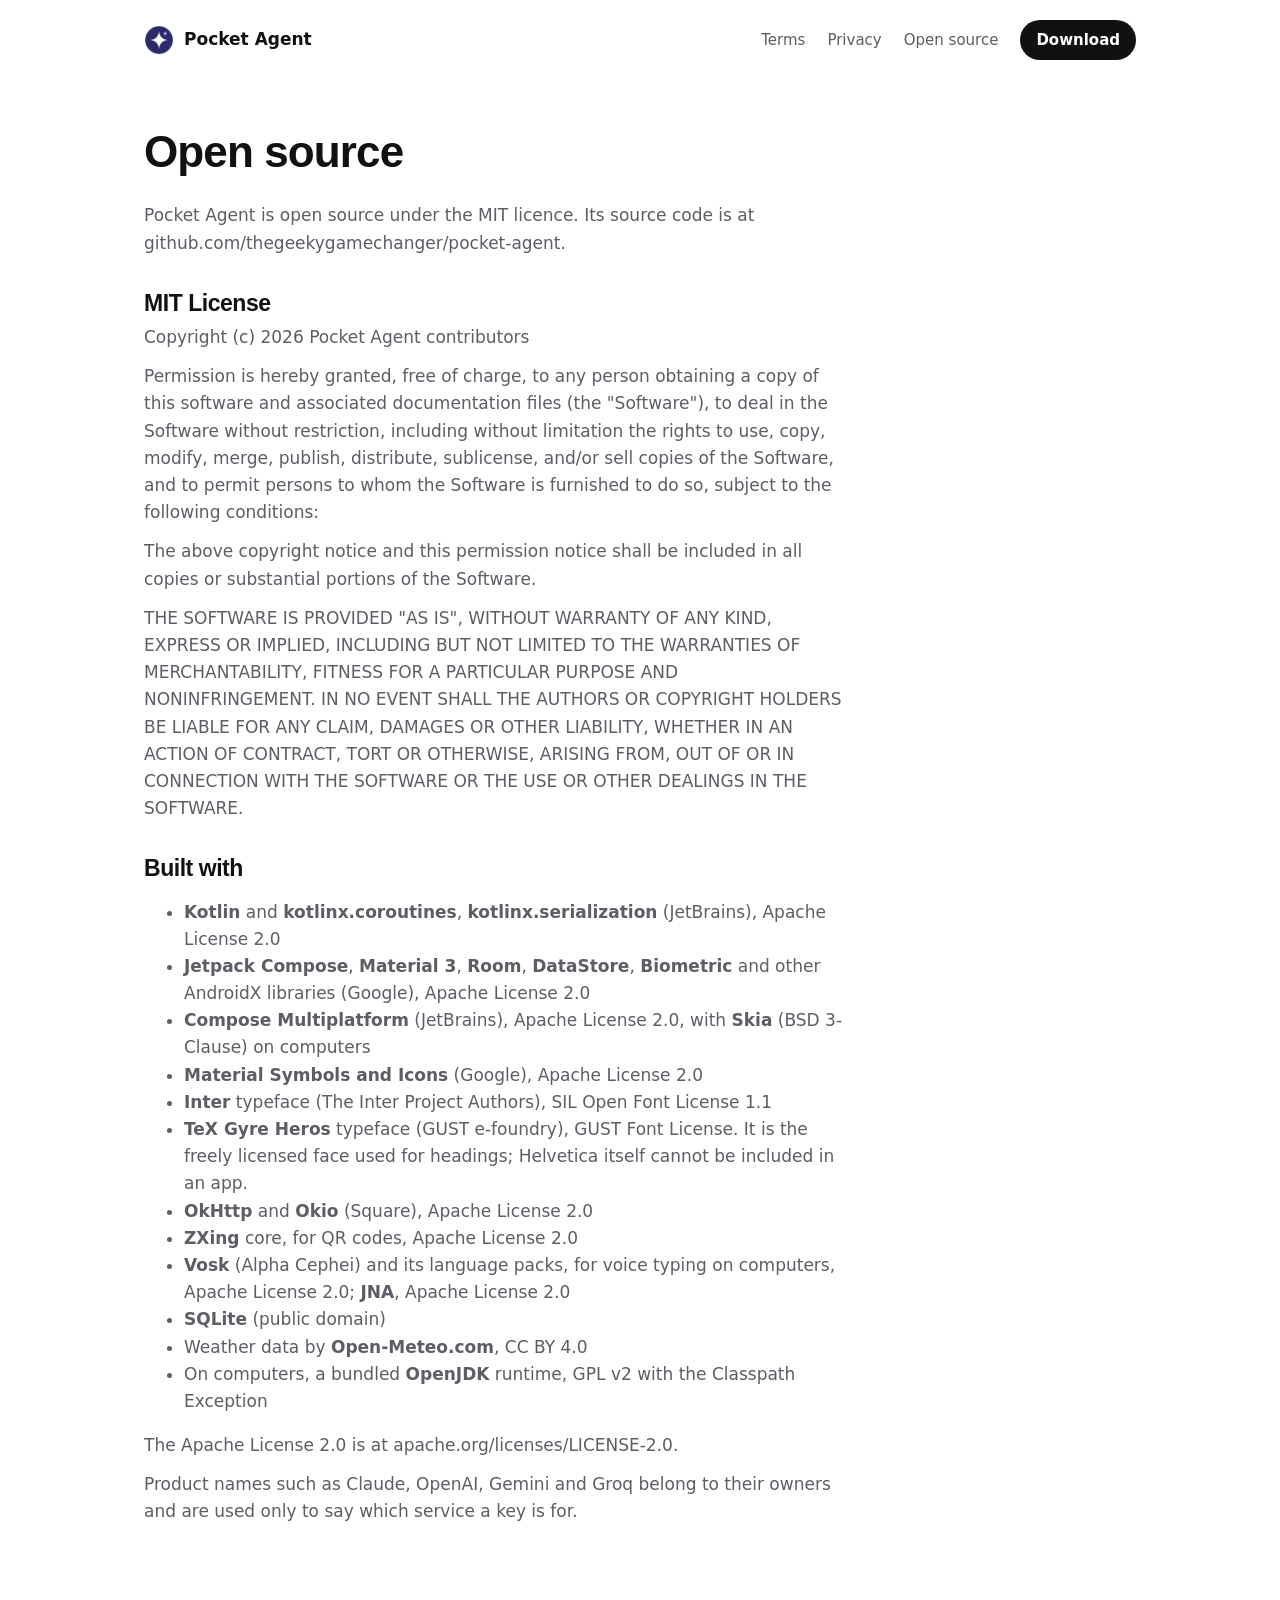
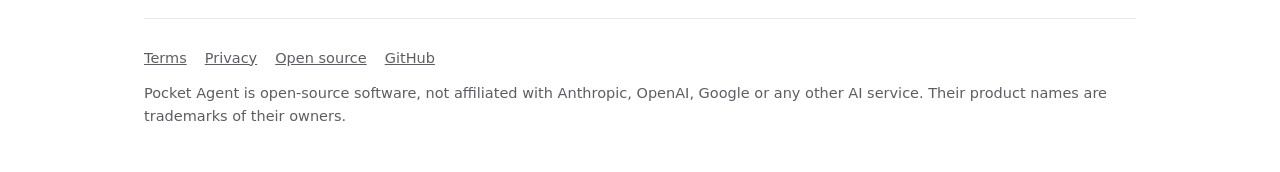
==== docs/open-source.html @ 1ceb4588 "Pocket Agent 1.1.0 Pictures and videos from any chat, a calmer chat with one animated line while a r" ====
<!doctype html>
<html lang="en">
<head>
<meta charset="utf-8">
<meta name="viewport" content="width=device-width, initial-scale=1">
<title>Open source · Pocket Agent</title>
<meta name="description" content="Pocket Agent is open source under the MIT licence.">
<link rel="icon" href="icon.png">
<link rel="stylesheet" href="style.css">
</head>
<body data-device="desktop">
<div class="wrap">
<header>
  <a class="mark" href="index.html"><img src="icon.png" alt="">Pocket Agent</a>
  <nav><a href="terms.html">Terms</a><a href="privacy.html">Privacy</a><a href="open-source.html">Open source</a><a class="pill" href="https://github.com/thegeekygamechanger/pocket-agent/releases/latest">Download</a></nav>
</header>
<article><h1>Open source</h1>
<p>Pocket Agent is open source under the MIT licence. Its source code is at github.com/thegeekygamechanger/pocket-agent.</p>
<h2>MIT License</h2>
<p>Copyright (c) 2026 Pocket Agent contributors</p>
<p>Permission is hereby granted, free of charge, to any person obtaining a copy of this software and associated documentation files (the "Software"), to deal in the Software without restriction, including without limitation the rights to use, copy, modify, merge, publish, distribute, sublicense, and/or sell copies of the Software, and to permit persons to whom the Software is furnished to do so, subject to the following conditions:</p>
<p>The above copyright notice and this permission notice shall be included in all copies or substantial portions of the Software.</p>
<p>THE SOFTWARE IS PROVIDED "AS IS", WITHOUT WARRANTY OF ANY KIND, EXPRESS OR IMPLIED, INCLUDING BUT NOT LIMITED TO THE WARRANTIES OF MERCHANTABILITY, FITNESS FOR A PARTICULAR PURPOSE AND NONINFRINGEMENT. IN NO EVENT SHALL THE AUTHORS OR COPYRIGHT HOLDERS BE LIABLE FOR ANY CLAIM, DAMAGES OR OTHER LIABILITY, WHETHER IN AN ACTION OF CONTRACT, TORT OR OTHERWISE, ARISING FROM, OUT OF OR IN CONNECTION WITH THE SOFTWARE OR THE USE OR OTHER DEALINGS IN THE SOFTWARE.</p>
<h2>Built with</h2>
<ul>
<li><strong>Kotlin</strong> and <strong>kotlinx.coroutines</strong>, <strong>kotlinx.serialization</strong> (JetBrains), Apache License 2.0</li>
<li><strong>Jetpack Compose</strong>, <strong>Material 3</strong>, <strong>Room</strong>, <strong>DataStore</strong>, <strong>Biometric</strong> and other AndroidX libraries (Google), Apache License 2.0</li>
<li><strong>Compose Multiplatform</strong> (JetBrains), Apache License 2.0, with <strong>Skia</strong> (BSD 3-Clause) on computers</li>
<li><strong>Material Symbols and Icons</strong> (Google), Apache License 2.0</li>
<li><strong>Inter</strong> typeface (The Inter Project Authors), SIL Open Font License 1.1</li>
<li><strong>TeX Gyre Heros</strong> typeface (GUST e-foundry), GUST Font License. It is the freely licensed face used for headings; Helvetica itself cannot be included in an app.</li>
<li><strong>OkHttp</strong> and <strong>Okio</strong> (Square), Apache License 2.0</li>
<li><strong>ZXing</strong> core, for QR codes, Apache License 2.0</li>
<li><strong>Vosk</strong> (Alpha Cephei) and its language packs, for voice typing on computers, Apache License 2.0; <strong>JNA</strong>, Apache License 2.0</li>
<li><strong>SQLite</strong> (public domain)</li>
<li>Weather data by <strong>Open-Meteo.com</strong>, CC BY 4.0</li>
<li>On computers, a bundled <strong>OpenJDK</strong> runtime, GPL v2 with the Classpath Exception</li>
</ul>
<p>The Apache License 2.0 is at apache.org/licenses/LICENSE-2.0.</p>
<p>Product names such as Claude, OpenAI, Gemini and Groq belong to their owners and are used only to say which service a key is for.</p>
</article>
<footer>
  <a href="terms.html">Terms</a><a href="privacy.html">Privacy</a><a href="open-source.html">Open source</a><a href="https://github.com/thegeekygamechanger/pocket-agent">GitHub</a>
  <p>Pocket Agent is open-source software, not affiliated with Anthropic, OpenAI, Google or any other AI service. Their product names are trademarks of their owners.</p>
</footer>
</div>

</body>
</html>
---- docs/style.css ----
:root { --ink:#111114; --soft:#5d5d66; --line:#e7e7ec; --bg:#ffffff; --tint:#f5f5f8; --accent:#4a4fc4; }
@media (prefers-color-scheme: dark) { :root { --ink:#f1f1f4; --soft:#a4a4b0; --line:#2a2a32; --bg:#0f0f13; --tint:#17171d; --accent:#b9bcff; } }
* { box-sizing: border-box; }
html { -webkit-text-size-adjust: 100%; scroll-behavior: smooth; }
body { margin:0; background:var(--bg); color:var(--ink); font: 17px/1.6 Inter, system-ui, -apple-system, "Segoe UI", Roboto, sans-serif; }
h1, h2, h3 { font-family: Helvetica, "Helvetica Neue", Arial, sans-serif; font-weight:700; letter-spacing:-0.02em; line-height:1.1; margin:0; }
a { color:inherit; }
.wrap { max-width: 1040px; margin: 0 auto; padding: 0 24px; }
header { display:flex; align-items:center; justify-content:space-between; padding: 20px 0; }
.mark { display:flex; align-items:center; gap:10px; font-weight:600; text-decoration:none; }
.mark img { width:30px; height:30px; }
nav { display:flex; align-items:center; }
nav a { margin-left:22px; color:var(--soft); text-decoration:none; font-size:15px; }
nav a:hover { color:var(--ink); }
nav a.pill { color:var(--bg); background:var(--ink); padding:8px 16px; border-radius:999px; font-weight:600; }

.hero { padding: 72px 0 40px; text-align:center; }
.hero h1 { font-size: clamp(44px, 8.5vw, 84px); }
.hero p { font-size: 20px; color:var(--soft); max-width: 28em; margin: 20px auto 30px; }
.buttons { display:flex; flex-wrap:wrap; gap:12px; justify-content:center; }
.btn { display:inline-block; padding: 13px 24px; border-radius: 999px; border:1px solid var(--ink); text-decoration:none; font-weight:600; font-size:16px; transition: transform .15s ease; }
.btn.primary { background:var(--ink); color:var(--bg); }
.btn:hover { transform: translateY(-2px); }

/* The Desktop / Android switch: one highlight that slides between the two. */
.switch { position:relative; display:inline-grid; grid-template-columns:1fr 1fr; margin: 44px auto 22px; padding:4px; background:var(--tint); border-radius:999px; }
.switch button { position:relative; z-index:1; border:0; background:none; font: inherit; font-weight:600; font-size:15px; color:var(--soft); padding: 9px 26px; border-radius:999px; cursor:pointer; transition: color .25s ease; }
.switch button[aria-selected="true"] { color:var(--bg); }
.switch .thumb { position:absolute; top:4px; bottom:4px; left:4px; width:calc(50% - 4px); background:var(--ink); border-radius:999px; transition: transform .35s cubic-bezier(.3,1.4,.5,1); }
body[data-device="android"] .switch .thumb { transform: translateX(100%); }

.shot { margin:0; display:flex; justify-content:center; }
.shot img { display:block; max-width:100%; height:auto; border:1px solid var(--line); box-shadow: 0 30px 80px -30px rgba(40,40,90,.35); }
.shot img.desktop { border-radius:16px; width:100%; }
.shot img.android { border-radius:34px; width: min(300px, 78vw); }
body[data-device="desktop"] .android, body[data-device="android"] .desktop { display:none; }

.feature { display:grid; grid-template-columns: 1fr 1.5fr; gap: 48px; align-items:center; padding: 64px 0; border-top:1px solid var(--line); }
.feature.flip > div { order:2; }
.feature h2 { font-size: clamp(30px, 4.4vw, 44px); margin-bottom: 14px; }
.feature p { color:var(--soft); font-size: 18px; margin:0; max-width: 22em; }
body[data-device="android"] .feature { grid-template-columns: 1.2fr 1fr; }

.grid { display:grid; grid-template-columns: repeat(4, 1fr); gap: 1px; background:var(--line); border:1px solid var(--line); border-radius: 20px; overflow:hidden; margin: 24px 0 72px; }
.grid div { background:var(--bg); padding: 24px; }
.grid h3 { font-size: 18px; margin-bottom: 8px; }
.grid p { margin:0; color:var(--soft); font-size: 15px; }

footer { border-top:1px solid var(--line); padding: 28px 0 44px; color:var(--soft); font-size: 14.5px; }
footer a { margin-right:18px; }
footer p { margin: 12px 0 0; }
article { padding: 48px 0 80px; max-width: 700px; }
article h1 { font-size: 44px; margin-bottom: 26px; }
article h2 { font-size: 23px; margin: 34px 0 8px; }
article p, article li { color:var(--soft); }
article p { margin: 0 0 12px; }

@media (max-width: 820px) {
  .feature, body[data-device="android"] .feature { grid-template-columns: 1fr; gap: 26px; padding: 44px 0; text-align:center; }
  .feature.flip > div { order:0; }
  .feature p { margin: 0 auto; }
  .grid { grid-template-columns: repeat(2, 1fr); }
  nav a:not(.pill) { display:none; }
  .hero { padding-top: 44px; }
}
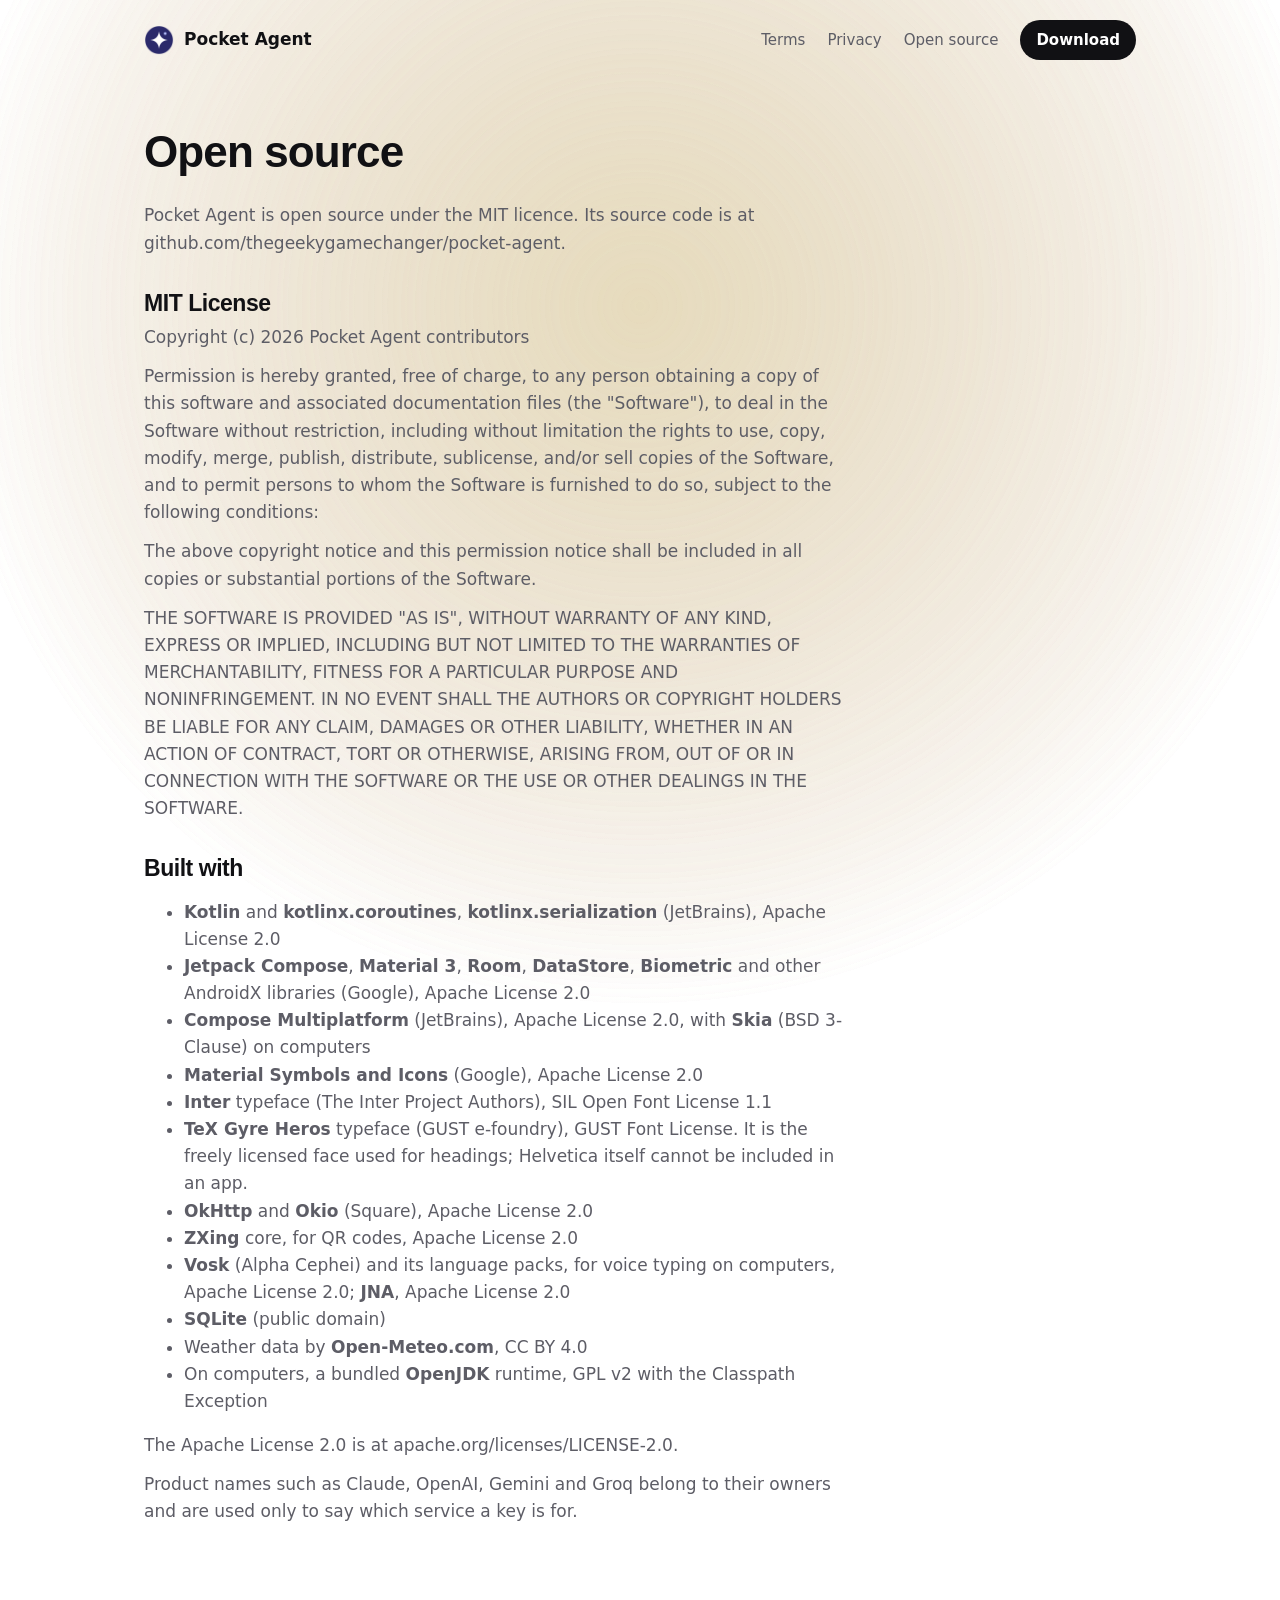
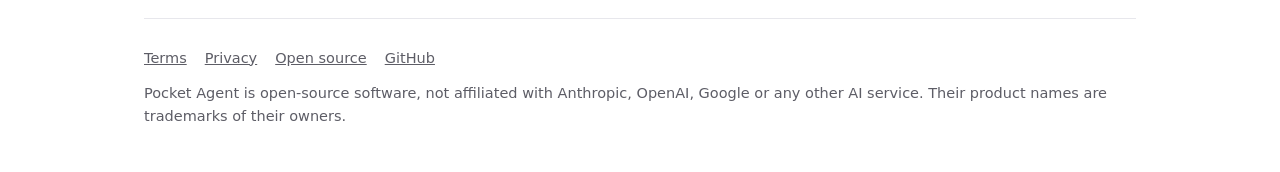
==== commit d2a9fe16: "Pocket Agent 1.1.1 Auto model: each message goes to the service's quick, everyday or strongest model" ====
--- a/docs/open-source.html
+++ b/docs/open-source.html
@@ -7,6 +7,10 @@
 <meta name="description" content="Pocket Agent is open source under the MIT licence.">
 <link rel="icon" href="icon.png">
 <link rel="stylesheet" href="style.css">
+<script>
+// The colours behind the page follow the hour, as they do in the app.
+(function () { var h = new Date().getHours(); document.documentElement.dataset.phase = h >= 5 && h <= 11 ? 'morning' : h >= 12 && h <= 16 ? 'day' : h >= 17 && h <= 20 ? 'evening' : 'night'; })();
+</script>
 </head>
 <body data-device="desktop">
 <div class="wrap">
--- a/docs/style.css
+++ b/docs/style.css
@@ -63,3 +63,19 @@
   nav a:not(.pill) { display:none; }
   .hero { padding-top: 44px; }
 }
+
+/* The same slowly moving colour as the app: three soft patches on a long circuit, tinted by the hour. */
+:root { --g1:#7DBBFF; --g2:#8FEBDB; --g3:#C8B4FF; --glow:.42; }
+html[data-phase="morning"] { --g1:#FFB98A; --g2:#9CCBFF; --g3:#FFE08A; }
+html[data-phase="evening"] { --g1:#FF9E80; --g2:#C98BFF; --g3:#FFC978; }
+html[data-phase="night"] { --g1:#5B63D6; --g2:#7A3FB8; --g3:#1E6FA8; }
+@media (prefers-color-scheme: dark) { :root { --glow:.30; } }
+html::before, body::before, body::after {
+  content:""; position:fixed; z-index:-1; pointer-events:none; left:50%; top:34%; width:110vmax; height:110vmax; margin:-55vmax 0 0 -55vmax; border-radius:50%;
+  opacity:var(--glow); background: radial-gradient(closest-side, var(--g1), transparent); animation: orbit 26s linear infinite; will-change: transform;
+}
+body::before { background: radial-gradient(closest-side, var(--g2), transparent); animation-delay:-8.7s; }
+body::after { background: radial-gradient(closest-side, var(--g3), transparent); animation-delay:-17.3s; }
+@keyframes orbit { from { transform: rotate(0deg) translate(34vw, 6vh) rotate(0deg); } to { transform: rotate(360deg) translate(34vw, 6vh) rotate(-360deg); } }
+@media (prefers-reduced-motion: reduce) { html::before, body::before, body::after { animation: none; } html::before { transform: translate(-30vw, 0); } body::after { transform: translate(30vw, 10vh); } }
+.switch, .grid > div { backdrop-filter: blur(8px); }
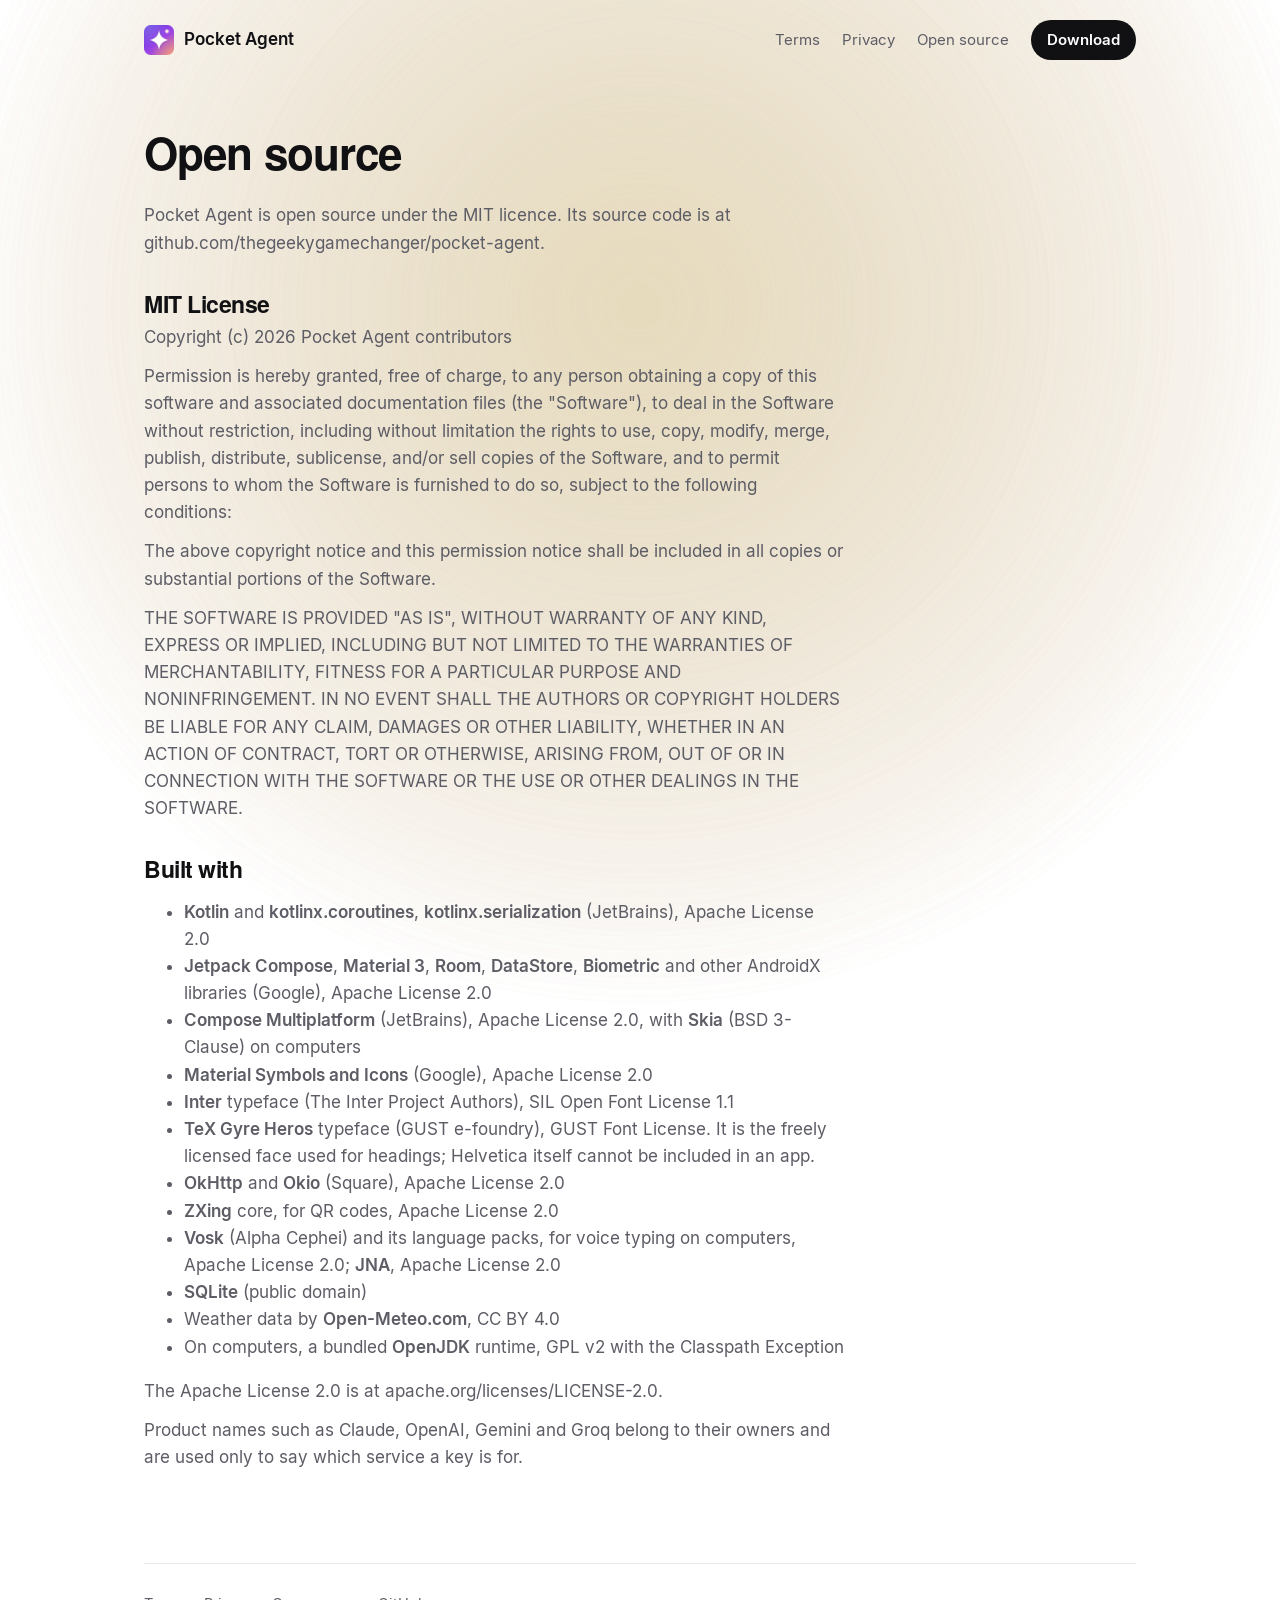
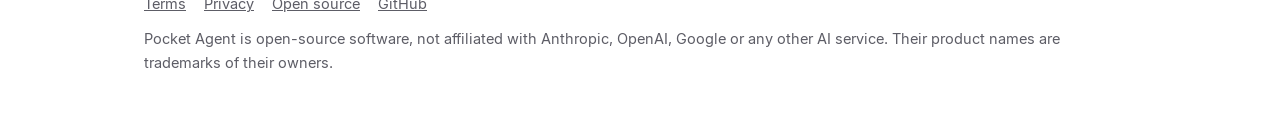
==== commit 33d4e43a: "Pocket Agent 1.1.3 Pictures in any chat, with a free open-source service when no key can make them. " ====
--- a/docs/open-source.html
+++ b/docs/open-source.html
@@ -5,6 +5,17 @@
 <meta name="viewport" content="width=device-width, initial-scale=1">
 <title>Open source · Pocket Agent</title>
 <meta name="description" content="Pocket Agent is open source under the MIT licence.">
+<link rel="canonical" href="https://thegeekygamechanger.github.io/pocket-agent/open-source.html">
+<meta property="og:type" content="website">
+<meta property="og:site_name" content="Pocket Agent">
+<meta property="og:title" content="Open source · Pocket Agent">
+<meta property="og:description" content="Pocket Agent is open source under the MIT licence.">
+<meta property="og:url" content="https://thegeekygamechanger.github.io/pocket-agent/open-source.html">
+<meta property="og:image" content="https://thegeekygamechanger.github.io/pocket-agent/shots/social.jpg">
+<meta name="twitter:card" content="summary_large_image">
+<meta name="twitter:title" content="Open source · Pocket Agent">
+<meta name="twitter:description" content="Pocket Agent is open source under the MIT licence.">
+<meta name="twitter:image" content="https://thegeekygamechanger.github.io/pocket-agent/shots/social.jpg">
 <link rel="icon" href="icon.png">
 <link rel="stylesheet" href="style.css">
 <script>
--- a/docs/style.css
+++ b/docs/style.css
@@ -1,9 +1,13 @@
+/* The app's own typefaces, served with the page so it looks the same on every device: Inter for text, and a Helvetica (TeX Gyre Heros) for headlines. */
+@font-face { font-family:"Inter"; src:url("fonts/inter_regular.ttf") format("truetype"); font-weight:400; font-display:swap; }
+@font-face { font-family:"Inter"; src:url("fonts/inter_semibold.ttf") format("truetype"); font-weight:600 700; font-display:swap; }
+@font-face { font-family:"Heros"; src:url("fonts/heros_bold.otf") format("opentype"); font-weight:400 900; font-display:swap; }
 :root { --ink:#111114; --soft:#5d5d66; --line:#e7e7ec; --bg:#ffffff; --tint:#f5f5f8; --accent:#4a4fc4; }
 @media (prefers-color-scheme: dark) { :root { --ink:#f1f1f4; --soft:#a4a4b0; --line:#2a2a32; --bg:#0f0f13; --tint:#17171d; --accent:#b9bcff; } }
 * { box-sizing: border-box; }
 html { -webkit-text-size-adjust: 100%; scroll-behavior: smooth; }
-body { margin:0; background:var(--bg); color:var(--ink); font: 17px/1.6 Inter, system-ui, -apple-system, "Segoe UI", Roboto, sans-serif; }
-h1, h2, h3 { font-family: Helvetica, "Helvetica Neue", Arial, sans-serif; font-weight:700; letter-spacing:-0.02em; line-height:1.1; margin:0; }
+body { margin:0; background:var(--bg); color:var(--ink); font: 17px/1.6 "Inter", system-ui, -apple-system, "Segoe UI", Roboto, sans-serif; }
+h1, h2, h3 { font-family: "Heros", Helvetica, "Helvetica Neue", Arial, sans-serif; font-weight:700; letter-spacing:-0.02em; line-height:1.1; margin:0; }
 a { color:inherit; }
 .wrap { max-width: 1040px; margin: 0 auto; padding: 0 24px; }
 header { display:flex; align-items:center; justify-content:space-between; padding: 20px 0; }
@@ -16,14 +20,14 @@
 
 .hero { padding: 72px 0 40px; text-align:center; }
 .hero h1 { font-size: clamp(44px, 8.5vw, 84px); }
-.hero p { font-size: 20px; color:var(--soft); max-width: 28em; margin: 20px auto 30px; }
+.hero p { font-size: 20px; color:var(--soft); max-width: 28em; margin: 20px auto 0; }
 .buttons { display:flex; flex-wrap:wrap; gap:12px; justify-content:center; }
 .btn { display:inline-block; padding: 13px 24px; border-radius: 999px; border:1px solid var(--ink); text-decoration:none; font-weight:600; font-size:16px; transition: transform .15s ease; }
 .btn.primary { background:var(--ink); color:var(--bg); }
 .btn:hover { transform: translateY(-2px); }
 
 /* The Desktop / Android switch: one highlight that slides between the two. */
-.switch { position:relative; display:inline-grid; grid-template-columns:1fr 1fr; margin: 44px auto 22px; padding:4px; background:var(--tint); border-radius:999px; }
+.switch { position:relative; display:inline-grid; grid-template-columns:1fr 1fr; margin: 34px auto 22px; padding:4px; background:var(--tint); border-radius:999px; }
 .switch button { position:relative; z-index:1; border:0; background:none; font: inherit; font-weight:600; font-size:15px; color:var(--soft); padding: 9px 26px; border-radius:999px; cursor:pointer; transition: color .25s ease; }
 .switch button[aria-selected="true"] { color:var(--bg); }
 .switch .thumb { position:absolute; top:4px; bottom:4px; left:4px; width:calc(50% - 4px); background:var(--ink); border-radius:999px; transition: transform .35s cubic-bezier(.3,1.4,.5,1); }
@@ -37,6 +41,7 @@
 
 .feature { display:grid; grid-template-columns: 1fr 1.5fr; gap: 48px; align-items:center; padding: 64px 0; border-top:1px solid var(--line); }
 .feature.flip > div { order:2; }
+.feature.flip { grid-template-columns: 1.5fr 1fr; }
 .feature h2 { font-size: clamp(30px, 4.4vw, 44px); margin-bottom: 14px; }
 .feature p { color:var(--soft); font-size: 18px; margin:0; max-width: 22em; }
 body[data-device="android"] .feature { grid-template-columns: 1.2fr 1fr; }
@@ -79,3 +84,4 @@
 @keyframes orbit { from { transform: rotate(0deg) translate(34vw, 6vh) rotate(0deg); } to { transform: rotate(360deg) translate(34vw, 6vh) rotate(-360deg); } }
 @media (prefers-reduced-motion: reduce) { html::before, body::before, body::after { animation: none; } html::before { transform: translate(-30vw, 0); } body::after { transform: translate(30vw, 10vh); } }
 .switch, .grid > div { backdrop-filter: blur(8px); }
+button, input, select, textarea { font-family: inherit; }
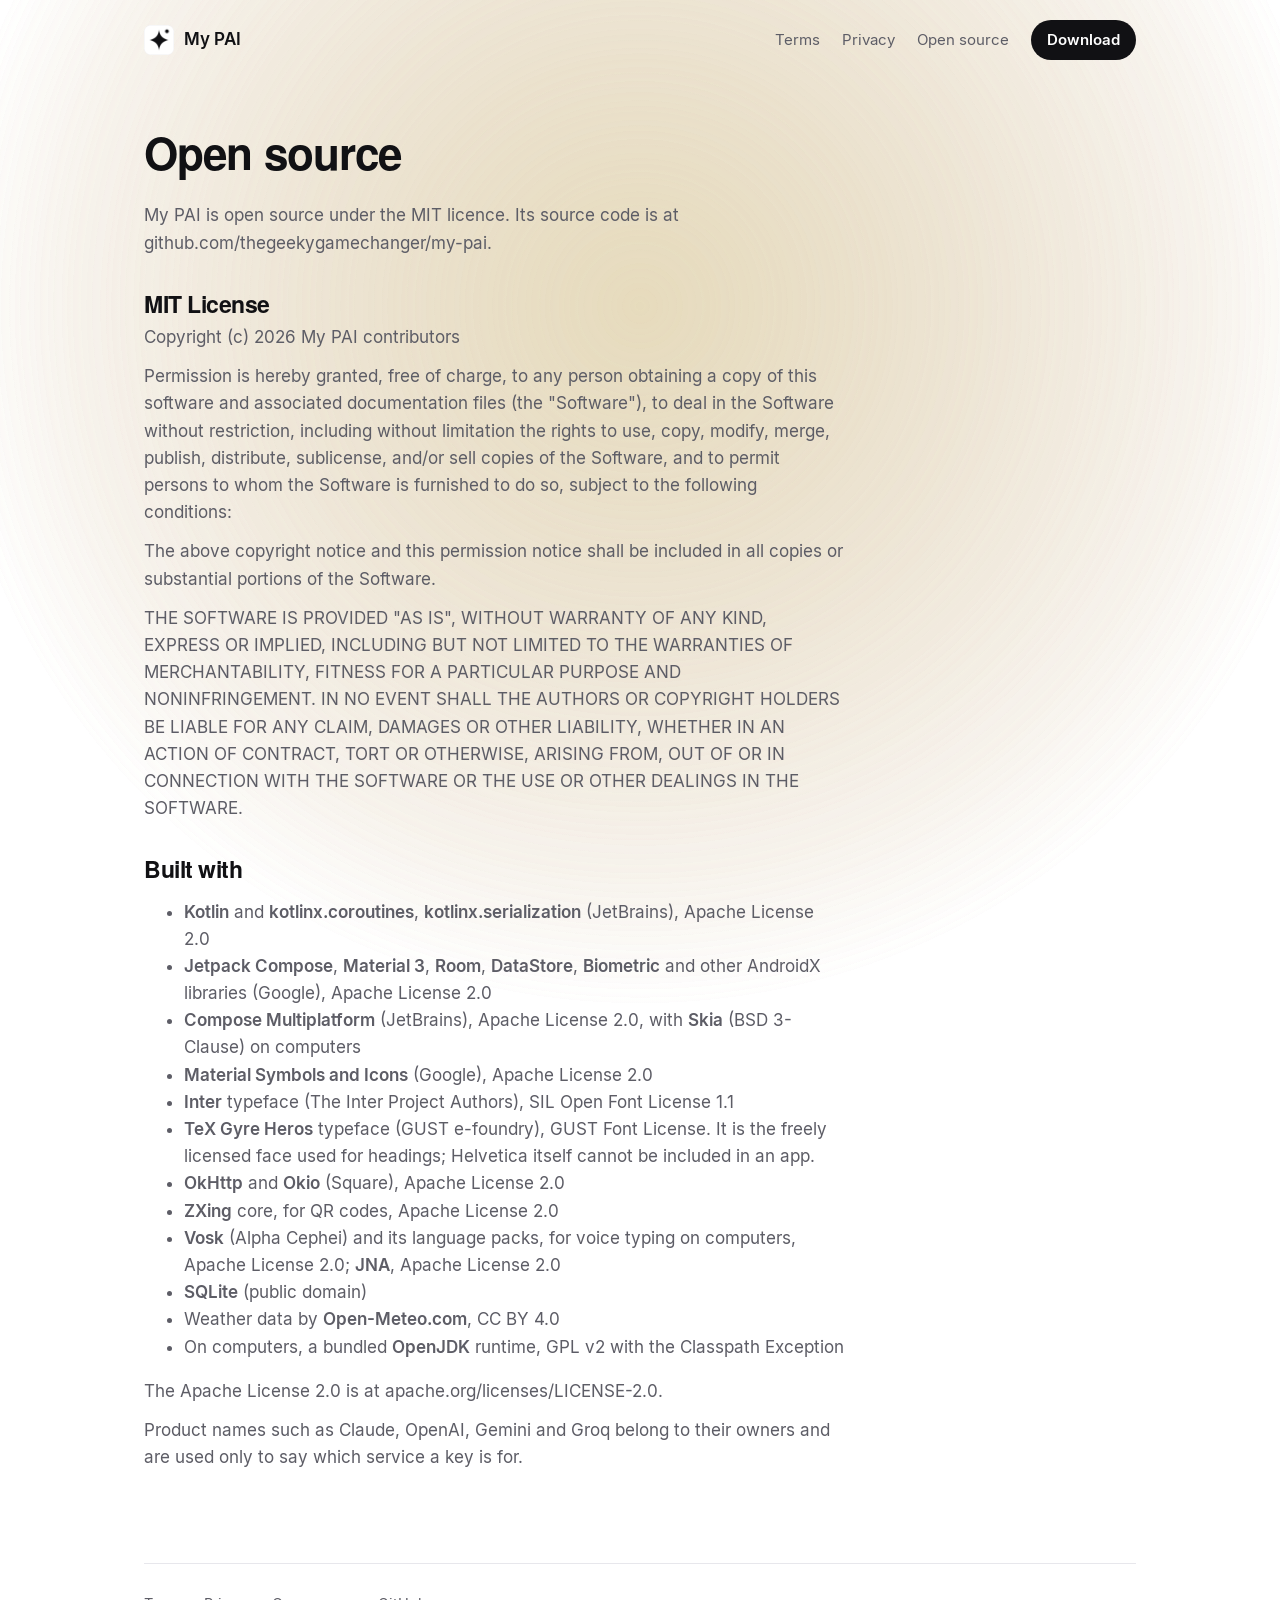
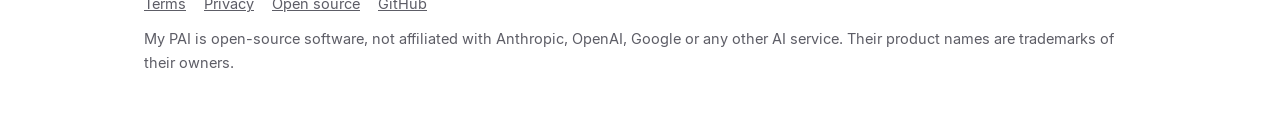
==== commit f745d6f2: "My PAI 1.0.0: the app has a new name Renamed to My PAI (personal AI) throughout: the app on Android," ====
--- a/docs/open-source.html
+++ b/docs/open-source.html
@@ -3,19 +3,19 @@
 <head>
 <meta charset="utf-8">
 <meta name="viewport" content="width=device-width, initial-scale=1">
-<title>Open source · Pocket Agent</title>
-<meta name="description" content="Pocket Agent is open source under the MIT licence.">
-<link rel="canonical" href="https://thegeekygamechanger.github.io/pocket-agent/open-source.html">
+<title>Open source · My PAI</title>
+<meta name="description" content="My PAI is open source under the MIT licence.">
+<link rel="canonical" href="https://thegeekygamechanger.github.io/my-pai/open-source.html">
 <meta property="og:type" content="website">
-<meta property="og:site_name" content="Pocket Agent">
-<meta property="og:title" content="Open source · Pocket Agent">
-<meta property="og:description" content="Pocket Agent is open source under the MIT licence.">
-<meta property="og:url" content="https://thegeekygamechanger.github.io/pocket-agent/open-source.html">
-<meta property="og:image" content="https://thegeekygamechanger.github.io/pocket-agent/shots/social.jpg">
+<meta property="og:site_name" content="My PAI">
+<meta property="og:title" content="Open source · My PAI">
+<meta property="og:description" content="My PAI is open source under the MIT licence.">
+<meta property="og:url" content="https://thegeekygamechanger.github.io/my-pai/open-source.html">
+<meta property="og:image" content="https://thegeekygamechanger.github.io/my-pai/shots/social.jpg">
 <meta name="twitter:card" content="summary_large_image">
-<meta name="twitter:title" content="Open source · Pocket Agent">
-<meta name="twitter:description" content="Pocket Agent is open source under the MIT licence.">
-<meta name="twitter:image" content="https://thegeekygamechanger.github.io/pocket-agent/shots/social.jpg">
+<meta name="twitter:title" content="Open source · My PAI">
+<meta name="twitter:description" content="My PAI is open source under the MIT licence.">
+<meta name="twitter:image" content="https://thegeekygamechanger.github.io/my-pai/shots/social.jpg">
 <link rel="icon" href="icon.png">
 <link rel="stylesheet" href="style.css">
 <script>
@@ -26,13 +26,13 @@
 <body data-device="desktop">
 <div class="wrap">
 <header>
-  <a class="mark" href="index.html"><img src="icon.png" alt="">Pocket Agent</a>
-  <nav><a href="terms.html">Terms</a><a href="privacy.html">Privacy</a><a href="open-source.html">Open source</a><a class="pill" href="https://github.com/thegeekygamechanger/pocket-agent/releases/latest">Download</a></nav>
+  <a class="mark" href="index.html"><img src="icon.png" alt="">My PAI</a>
+  <nav><a href="terms.html">Terms</a><a href="privacy.html">Privacy</a><a href="open-source.html">Open source</a><a class="pill" href="https://github.com/thegeekygamechanger/my-pai/releases/latest">Download</a></nav>
 </header>
 <article><h1>Open source</h1>
-<p>Pocket Agent is open source under the MIT licence. Its source code is at github.com/thegeekygamechanger/pocket-agent.</p>
+<p>My PAI is open source under the MIT licence. Its source code is at github.com/thegeekygamechanger/my-pai.</p>
 <h2>MIT License</h2>
-<p>Copyright (c) 2026 Pocket Agent contributors</p>
+<p>Copyright (c) 2026 My PAI contributors</p>
 <p>Permission is hereby granted, free of charge, to any person obtaining a copy of this software and associated documentation files (the "Software"), to deal in the Software without restriction, including without limitation the rights to use, copy, modify, merge, publish, distribute, sublicense, and/or sell copies of the Software, and to permit persons to whom the Software is furnished to do so, subject to the following conditions:</p>
 <p>The above copyright notice and this permission notice shall be included in all copies or substantial portions of the Software.</p>
 <p>THE SOFTWARE IS PROVIDED "AS IS", WITHOUT WARRANTY OF ANY KIND, EXPRESS OR IMPLIED, INCLUDING BUT NOT LIMITED TO THE WARRANTIES OF MERCHANTABILITY, FITNESS FOR A PARTICULAR PURPOSE AND NONINFRINGEMENT. IN NO EVENT SHALL THE AUTHORS OR COPYRIGHT HOLDERS BE LIABLE FOR ANY CLAIM, DAMAGES OR OTHER LIABILITY, WHETHER IN AN ACTION OF CONTRACT, TORT OR OTHERWISE, ARISING FROM, OUT OF OR IN CONNECTION WITH THE SOFTWARE OR THE USE OR OTHER DEALINGS IN THE SOFTWARE.</p>
@@ -55,8 +55,8 @@
 <p>Product names such as Claude, OpenAI, Gemini and Groq belong to their owners and are used only to say which service a key is for.</p>
 </article>
 <footer>
-  <a href="terms.html">Terms</a><a href="privacy.html">Privacy</a><a href="open-source.html">Open source</a><a href="https://github.com/thegeekygamechanger/pocket-agent">GitHub</a>
-  <p>Pocket Agent is open-source software, not affiliated with Anthropic, OpenAI, Google or any other AI service. Their product names are trademarks of their owners.</p>
+  <a href="terms.html">Terms</a><a href="privacy.html">Privacy</a><a href="open-source.html">Open source</a><a href="https://github.com/thegeekygamechanger/my-pai">GitHub</a>
+  <p>My PAI is open-source software, not affiliated with Anthropic, OpenAI, Google or any other AI service. Their product names are trademarks of their owners.</p>
 </footer>
 </div>
 
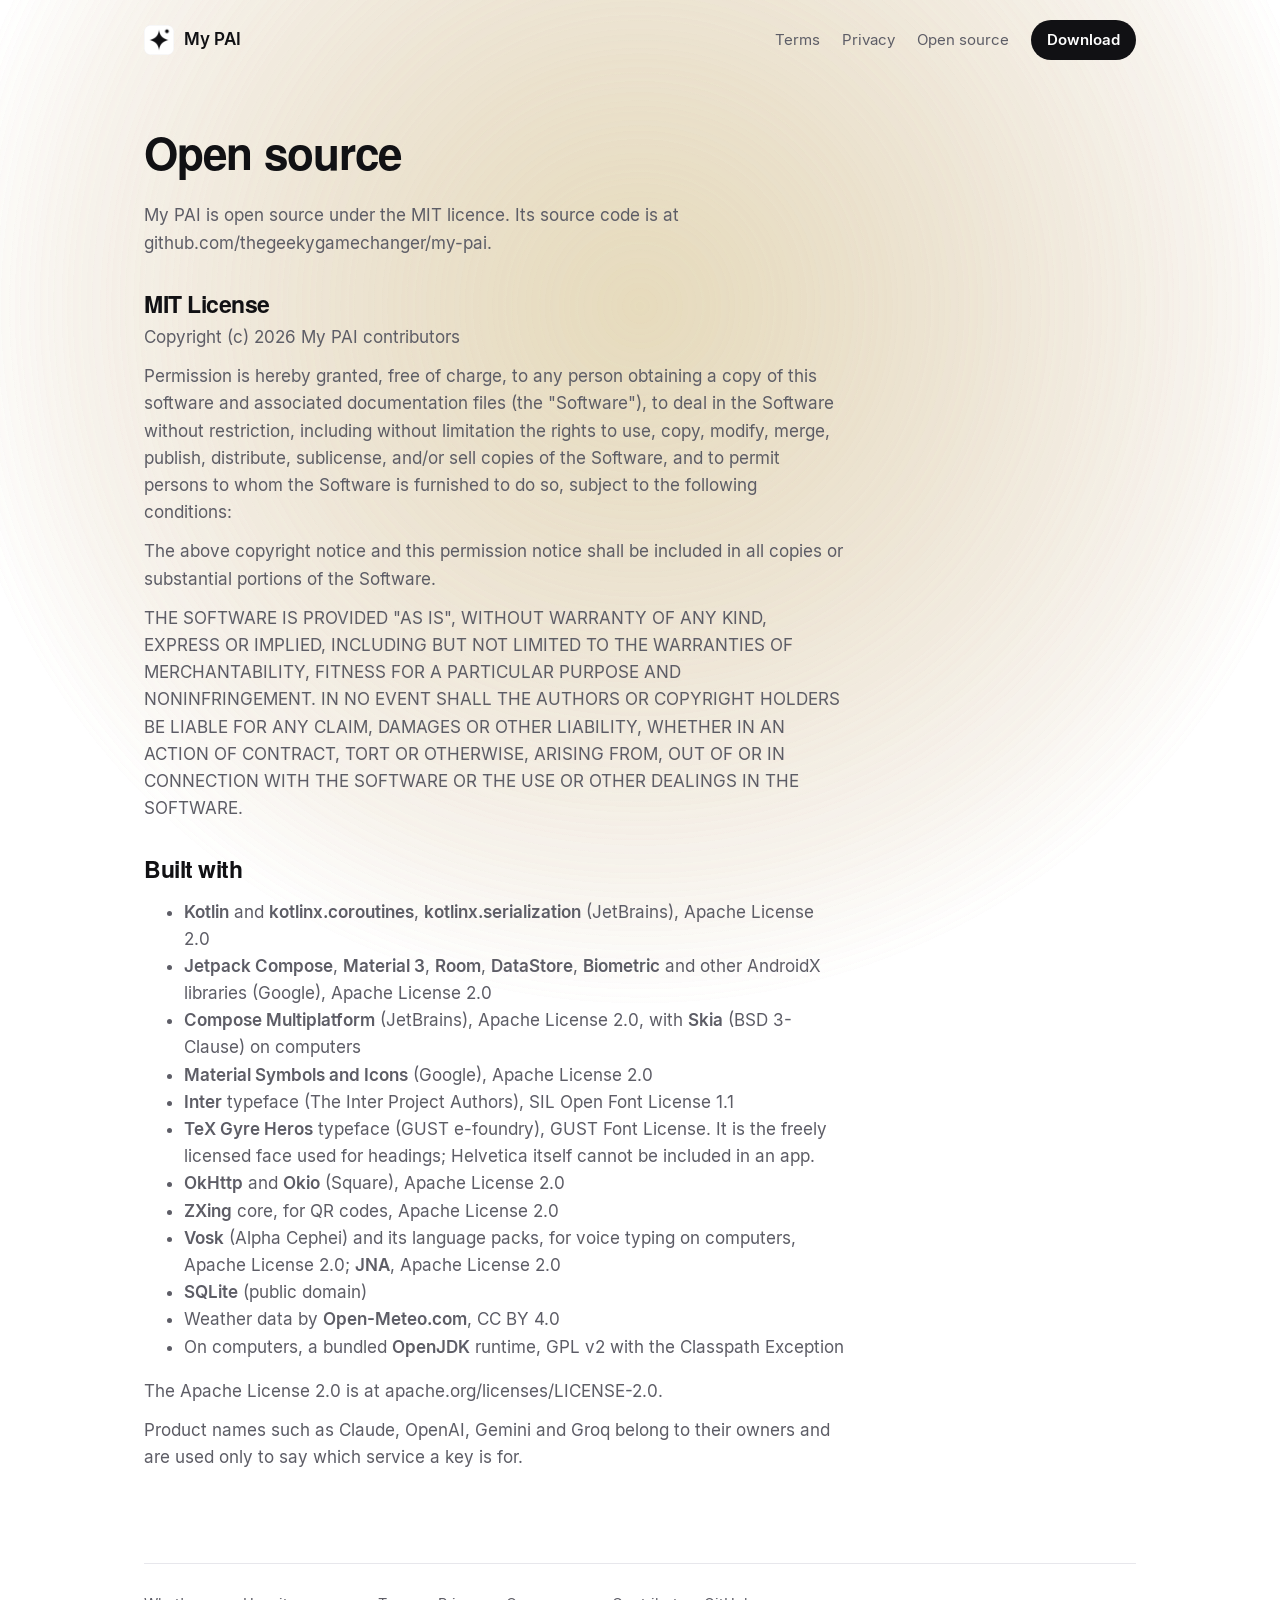
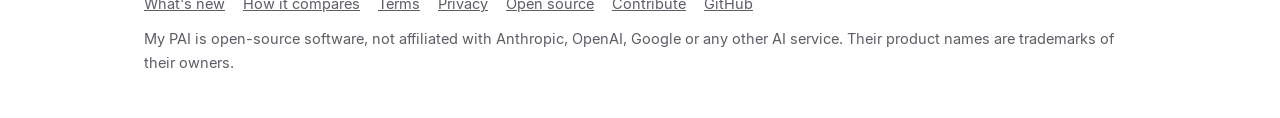
==== commit 3128b05e: "Website: What's new, How it compares, and a short film of the update" ====
--- a/docs/open-source.html
+++ b/docs/open-source.html
@@ -55,7 +55,7 @@
 <p>Product names such as Claude, OpenAI, Gemini and Groq belong to their owners and are used only to say which service a key is for.</p>
 </article>
 <footer>
-  <a href="terms.html">Terms</a><a href="privacy.html">Privacy</a><a href="open-source.html">Open source</a><a href="https://github.com/thegeekygamechanger/my-pai">GitHub</a>
+  <a href="whats-new.html">What's new</a><a href="compare.html">How it compares</a><a href="terms.html">Terms</a><a href="privacy.html">Privacy</a><a href="open-source.html">Open source</a><a href="https://github.com/thegeekygamechanger/my-pai/blob/main/CONTRIBUTING.md">Contribute</a><a href="https://github.com/thegeekygamechanger/my-pai">GitHub</a>
   <p>My PAI is open-source software, not affiliated with Anthropic, OpenAI, Google or any other AI service. Their product names are trademarks of their owners.</p>
 </footer>
 </div>
--- a/docs/style.css
+++ b/docs/style.css
@@ -60,6 +60,27 @@
 article p, article li { color:var(--soft); }
 article p { margin: 0 0 12px; }
 
+article.wide { max-width: none; }
+article.wide > p { max-width: 700px; }
+article a { color:var(--accent); }
+/* The comparison table: scrolls sideways on a narrow screen instead of squeezing its columns. */
+.table { overflow-x:auto; margin: 22px 0 10px; border:1px solid var(--line); border-radius:16px; background:var(--bg); }
+.table table { border-collapse:collapse; width:100%; min-width: 880px; font-size: 14.5px; }
+.table th, .table td { text-align:left; vertical-align:top; padding: 12px 14px; border-bottom:1px solid var(--line); color:var(--soft); }
+.table tr:last-child td { border-bottom:0; }
+.table thead th { color:var(--ink); font-weight:600; background:var(--tint); white-space:nowrap; }
+.table tbody th { color:var(--ink); font-weight:600; white-space:nowrap; }
+.table td.ours { color:var(--ink); background: color-mix(in srgb, var(--accent) 7%, transparent); }
+.table thead th.ours { background: color-mix(in srgb, var(--accent) 16%, var(--tint)); }
+.sources { font-size: 14.5px; }
+.sources li { margin-bottom: 6px; overflow-wrap:anywhere; }
+
+/* The short film of what is new: upright, like a phone. */
+.reel { display:flex; justify-content:center; margin:0; }
+.reel video { display:block; width: min(300px, 78vw); height:auto; border-radius:34px; border:1px solid var(--line); box-shadow: 0 30px 80px -30px rgba(40,40,90,.35); background:var(--tint); }
+.feature .more { display:inline-block; margin-top:18px; font-weight:600; color:var(--ink); }
+article .reel { justify-content:flex-start; margin: 8px 0 28px; }
+
 @media (max-width: 820px) {
   .feature, body[data-device="android"] .feature { grid-template-columns: 1fr; gap: 26px; padding: 44px 0; text-align:center; }
   .feature.flip > div { order:0; }
